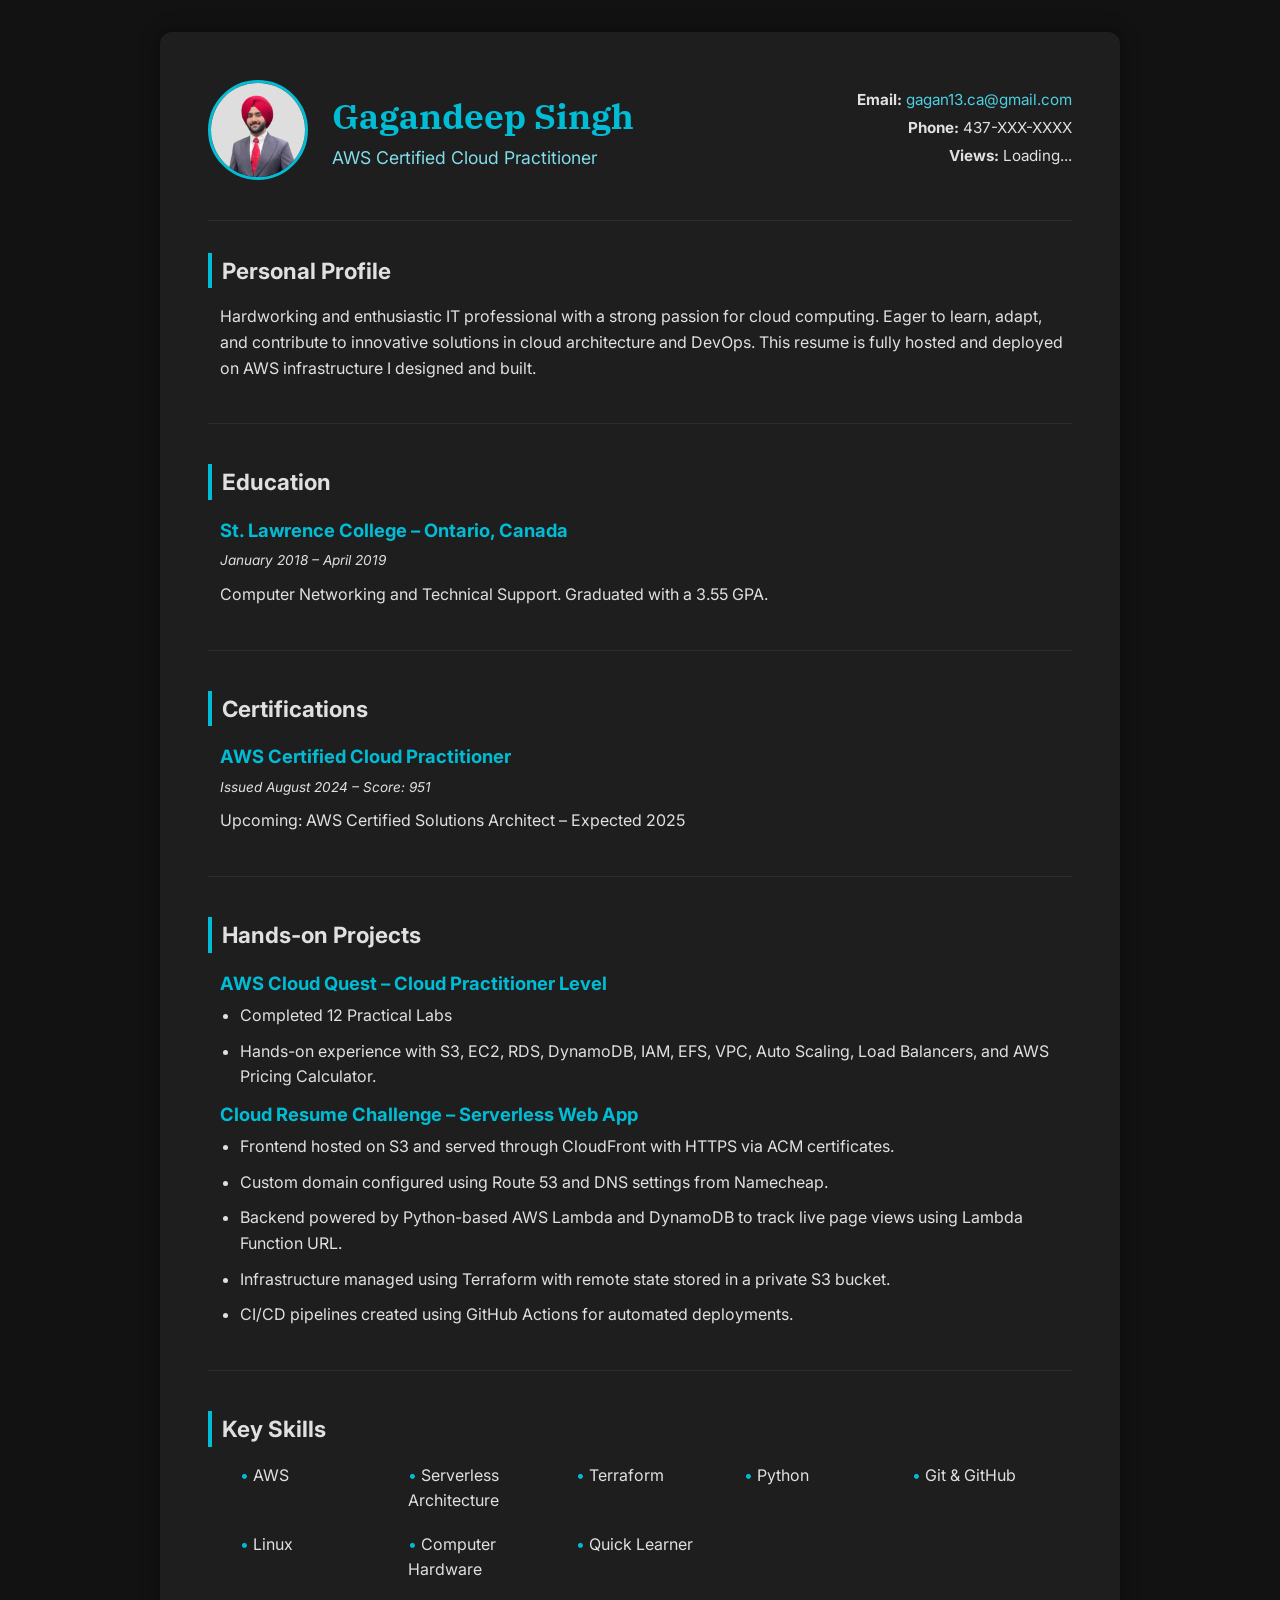
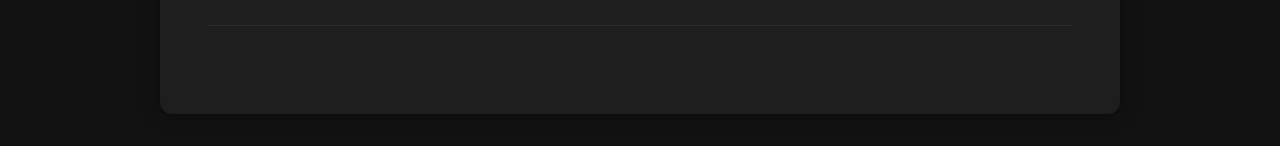
==== frontend/index.html @ 8c91753f "Initial clean commit" ====
<!DOCTYPE html>
<html lang="en">
<head>
  <meta charset="UTF-8" />
  <meta name="viewport" content="width=device-width, initial-scale=1.0" />
  <meta name="description" content="Resume website of Gagandeep Singh – AWS Certified Cloud Practitioner." />
  <title>Gagandeep Singh – Cloud Resume</title>

  <link href="https://fonts.googleapis.com/css2?family=Inter:wght@400;600;700&family=IBM+Plex+Serif:wght@400;700&display=swap" rel="stylesheet">
  <link rel="stylesheet" href="dark-style.css" />
</head>
<body>
  <div id="cv">
    <div class="mainDetails">
      <div id="headshot">
        <img src="headshot.jpg" alt="Gagandeep Singh" />
      </div>
      <div class="nameContactWrap">
        <div class="topText">
          <h1>Gagandeep Singh</h1>
          <h4>AWS Certified Cloud Practitioner</h4>
        </div>
        <div id="contactDetails">
          <ul>
            <li><strong>Email:</strong> <a href="mailto:gagan13.ca@gmail.com">gagan13.ca@gmail.com</a></li>
            <li><strong>Phone:</strong> 437-XXX-XXXX</li>
            <li><strong>Views:</strong> <span class="count-number">Loading...</span></li>
          </ul>
        </div>
      </div>
    </div>

    <section>
      <div class="sectionTitle"><h2>Personal Profile</h2></div>
      <div class="sectionContent">
        <p>Hardworking and enthusiastic IT professional with a strong passion for cloud computing. Eager to learn, adapt, and contribute to innovative solutions in cloud architecture and DevOps. This resume is fully hosted and deployed on AWS infrastructure I designed and built.</p>
      </div>
    </section>

    <section>
      <div class="sectionTitle"><h2>Education</h2></div>
      <div class="sectionContent">
        <h3>St. Lawrence College – Ontario, Canada</h3>
        <p class="subDetails">January 2018 – April 2019</p>
        <p>Computer Networking and Technical Support. Graduated with a 3.55 GPA.</p>
      </div>
    </section>

    <section>
      <div class="sectionTitle"><h2>Certifications</h2></div>
      <div class="sectionContent">
        <h3>AWS Certified Cloud Practitioner</h3>
        <p class="subDetails">Issued August 2024 – Score: 951</p>
        <p>Upcoming: AWS Certified Solutions Architect – Expected 2025</p>
      </div>
    </section>

    <section>
      <div class="sectionTitle"><h2>Hands-on Projects</h2></div>
      <div class="sectionContent">
        <h3>AWS Cloud Quest – Cloud Practitioner Level</h3>
      <ul>
        <li>Completed 12 Practical Labs</li>
        <li>Hands-on experience with S3, EC2, RDS, DynamoDB, IAM, EFS, VPC, Auto Scaling, Load Balancers, and AWS Pricing Calculator.</li>
      </ul>
        <h3>Cloud Resume Challenge – Serverless Web App</h3>
        <ul>
          <li>Frontend hosted on S3 and served through CloudFront with HTTPS via ACM certificates.</li>
          <li>Custom domain configured using Route 53 and DNS settings from Namecheap.</li>
          <li>Backend powered by Python-based AWS Lambda and DynamoDB to track live page views using Lambda Function URL.</li>
          <li>Infrastructure managed using Terraform with remote state stored in a private S3 bucket.</li>
          <li>CI/CD pipelines created using GitHub Actions for automated deployments.</li>
        </ul>
      </div>
    </section>

    <section>
      <div class="sectionTitle"><h2>Key Skills</h2></div>
      <div class="sectionContent">
        <ul class="keySkills">
          <li>AWS</li>
          <li>Serverless Architecture</li>
          <li>Terraform</li>
          <li>Python</li>
          <li>Git & GitHub</li>
          <li>Linux</li>
          <li>Computer Hardware</li>
          <li>Quick Learner</li>
        </ul>
      </div>
    </section>
  </div>
<script src="./index.js"></script>  
</body>
</html>
---- frontend/dark-style.css ----
:root {
  --bg-color: #121212;
  --card-bg: #1e1e1e;
  --text-color: #e0e0e0;
  --primary: #00bcd4;
  --accent: #80deea;
  --link-color: #4dd0e1;
  --border-color: #2c2c2c;
}

* {
  margin: 0;
  padding: 0;
  box-sizing: border-box;
}

body {
  font-family: 'Inter', sans-serif;
  background-color: var(--bg-color);
  color: var(--text-color);
  line-height: 1.6;
  padding: 2rem;
}

#cv {
  max-width: 960px;
  margin: auto;
  background: var(--card-bg);
  border-radius: 12px;
  padding: 3rem;
  box-shadow: 0 0 20px rgba(0,0,0,0.4);
}

.mainDetails {
  display: flex;
  justify-content: flex-start;
  align-items: center;
  gap: 1.5rem;
  padding-bottom: 2rem;
  margin-bottom: 2rem;
  border-bottom: 1px solid var(--border-color);
}

#headshot img {
  width: 100px;
  height: 100px;
  border-radius: 50%;
  object-fit: cover;
  border: 3px solid var(--primary);
}

.nameContactWrap {
  display: flex;
  justify-content: space-between;
  align-items: flex-start;
  flex-wrap: wrap;
  width: 100%;
}

.topText h1 {
  font-family: 'IBM Plex Serif', serif;
  font-size: 2.2rem;
  color: var(--primary);
}

.topText h4 {
  font-size: 1.1rem;
  color: var(--accent);
  font-weight: 400;
  margin-bottom: 0.5rem;
}

#contactDetails {
  text-align: right;
  font-size: 0.95rem;
}

#contactDetails ul {
  list-style: none;
}

#contactDetails li {
  margin-bottom: 4px;
}

#contactDetails a {
  color: var(--link-color);
  text-decoration: none;
}

section {
  margin-bottom: 2.5rem;
  padding-bottom: 2rem;
  border-bottom: 1px solid var(--border-color);
}

.sectionTitle h2 {
  font-size: 1.4rem;
  border-left: 4px solid var(--primary);
  padding-left: 10px;
  margin-bottom: 1rem;
}

.sectionContent h3 {
  font-size: 1.15rem;
  color: var(--primary);
  margin-bottom: 0.3rem;
}

.subDetails {
  font-size: 0.85rem;
  font-style: italic;
  color: #aaaaaa;
  margin-bottom: 0.8rem;
}

.sectionContent {
  padding-left: 12px;
}

.sectionContent p,
.sectionContent li {
  color: var(--text-color);
  margin-bottom: 10px;
  line-height: 1.6;
}

.sectionContent ul {
  padding-left: 20px;
}

.keySkills {
  display: grid;
  grid-template-columns: repeat(auto-fit, minmax(140px, 1fr));
  list-style: none;
  gap: 0.5rem;
  padding-left: 0;
}

.keySkills li::before {
  content: "• ";
  color: var(--primary);
}

@media screen and (max-width: 768px) {
  .mainDetails {
    flex-direction: column;
    align-items: flex-start;
  }

  .nameContactWrap {
    flex-direction: column;
    align-items: flex-start;
  }

  #contactDetails {
    text-align: left;
    margin-top: 10px;
  }

  #cv {
    padding: 1.5rem;
  }
}
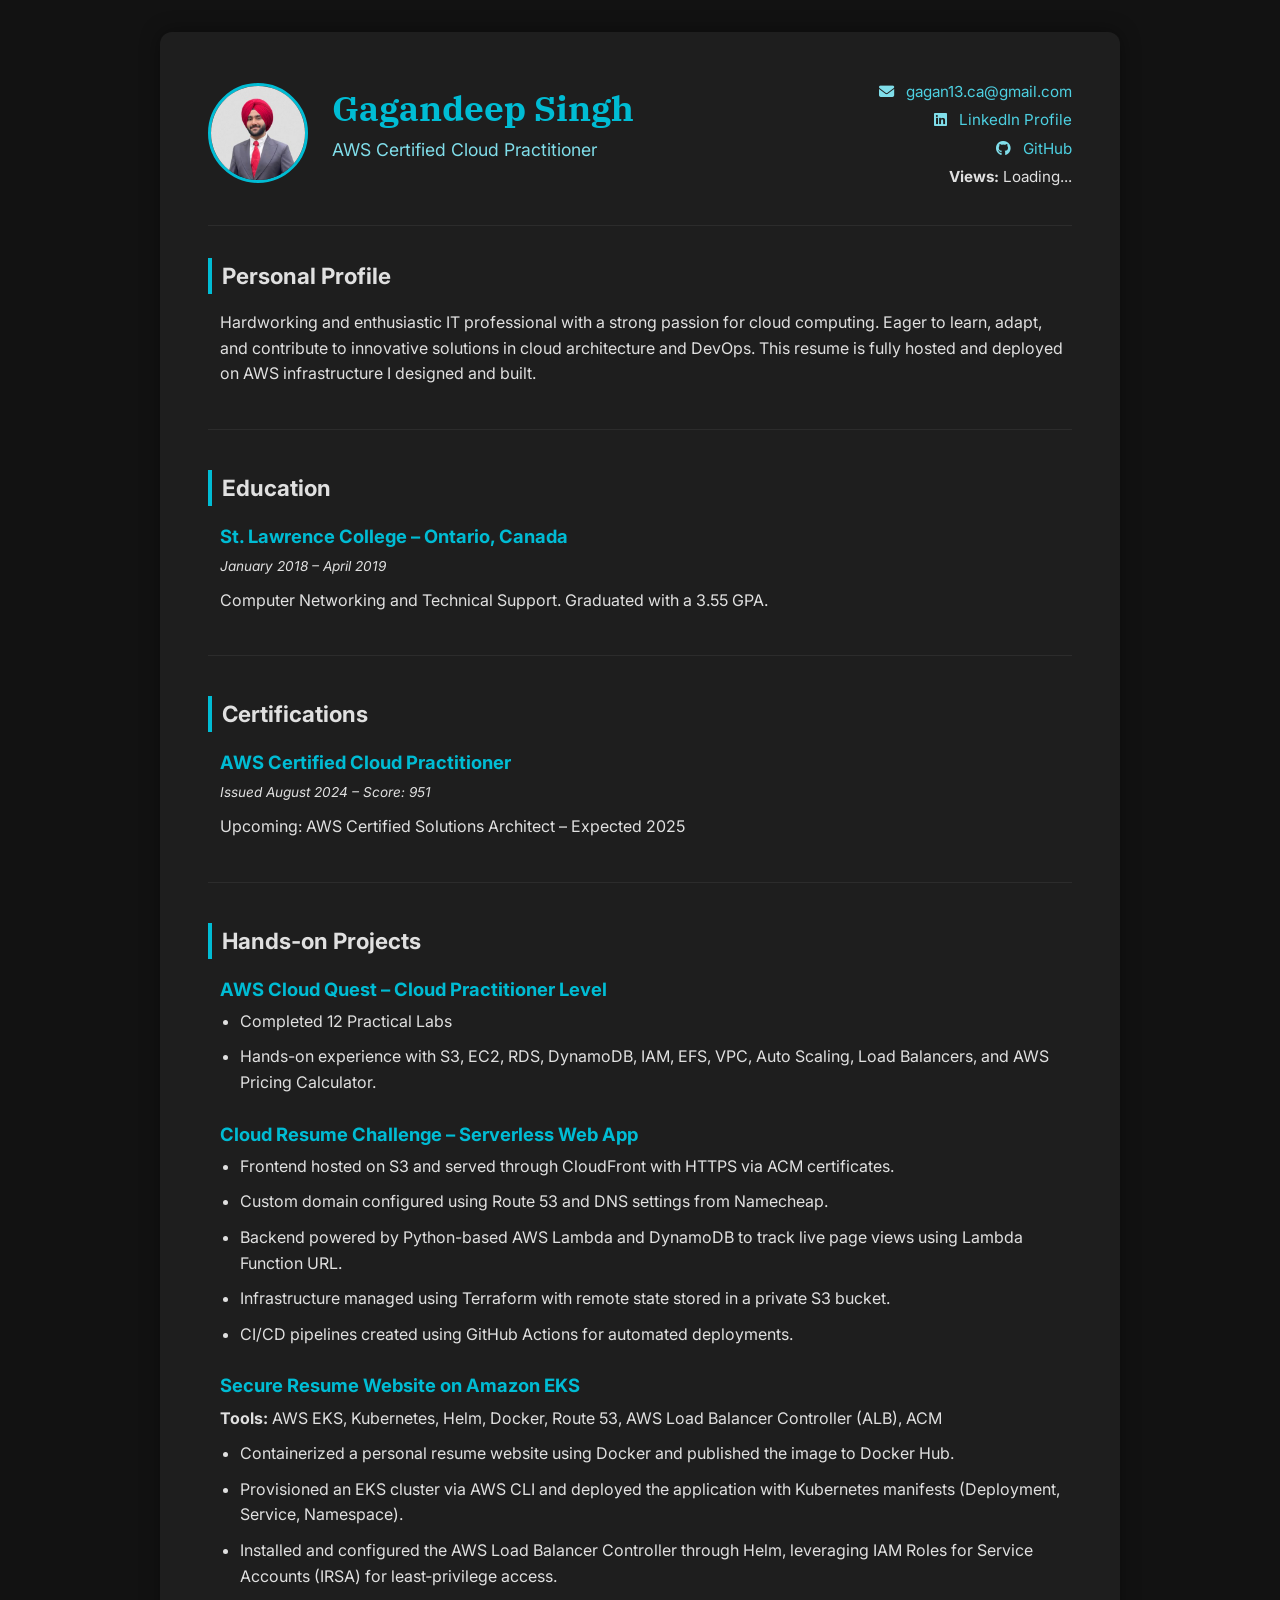
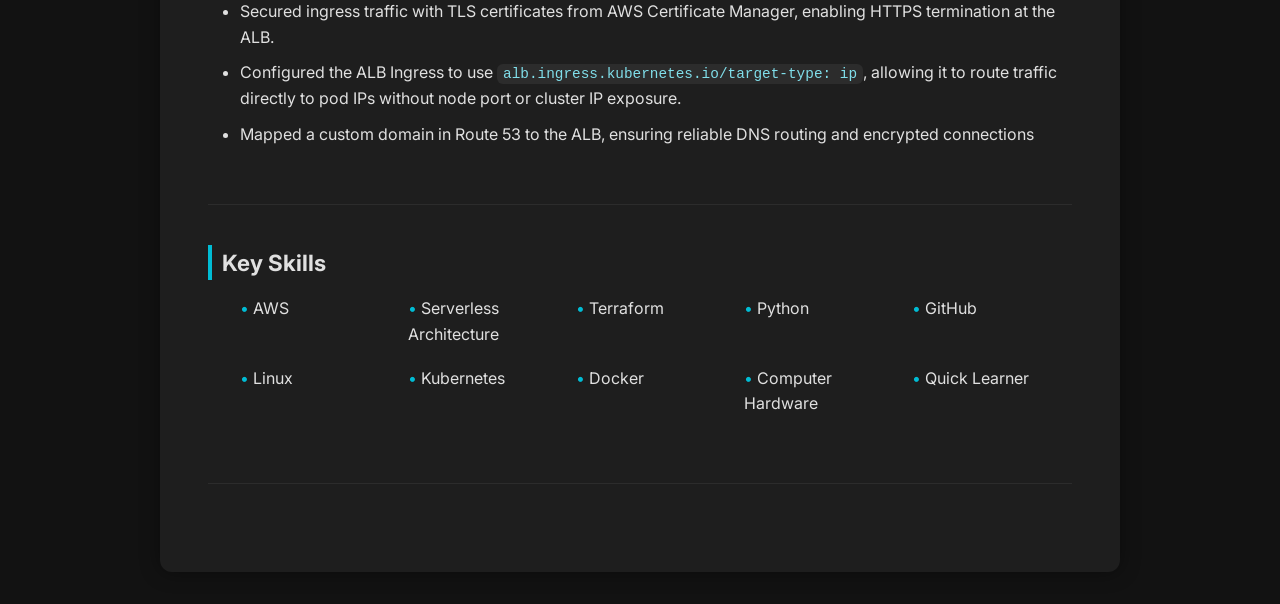
==== commit 6fc06e67: "Adding New Project" ====
--- a/frontend/index.html
+++ b/frontend/index.html
@@ -8,6 +8,7 @@
 
   <link href="https://fonts.googleapis.com/css2?family=Inter:wght@400;600;700&family=IBM+Plex+Serif:wght@400;700&display=swap" rel="stylesheet">
   <link rel="stylesheet" href="dark-style.css" />
+  <link rel="stylesheet" href="https://cdnjs.cloudflare.com/ajax/libs/font-awesome/6.5.0/css/all.min.css">
 </head>
 <body>
   <div id="cv">
@@ -22,8 +23,9 @@
         </div>
         <div id="contactDetails">
           <ul>
-            <li><strong>Email:</strong> <a href="mailto:gagan13.ca@gmail.com">gagan13.ca@gmail.com</a></li>
-            <li><strong>Phone:</strong> 437-XXX-XXXX</li>
+            <li><i class="fas fa-envelope"></i> <a href="mailto:gagan13.ca@gmail.com">gagan13.ca@gmail.com</a></li>
+            <li><i class="fab fa-linkedin"></i> <a href="https://www.linkedin.com/in/profile-gagandeepsingh/" target="_blank">LinkedIn Profile</a></li>
+            <li><i class="fab fa-github"></i> <a href="https://github.com/Gagandeepsingh9" target="_blank">GitHub</a></li>
             <li><strong>Views:</strong> <span class="count-number">Loading...</span></li>
           </ul>
         </div>
@@ -63,6 +65,7 @@
         <li>Completed 12 Practical Labs</li>
         <li>Hands-on experience with S3, EC2, RDS, DynamoDB, IAM, EFS, VPC, Auto Scaling, Load Balancers, and AWS Pricing Calculator.</li>
       </ul>
+      
         <h3>Cloud Resume Challenge – Serverless Web App</h3>
         <ul>
           <li>Frontend hosted on S3 and served through CloudFront with HTTPS via ACM certificates.</li>
@@ -70,6 +73,17 @@
           <li>Backend powered by Python-based AWS Lambda and DynamoDB to track live page views using Lambda Function URL.</li>
           <li>Infrastructure managed using Terraform with remote state stored in a private S3 bucket.</li>
           <li>CI/CD pipelines created using GitHub Actions for automated deployments.</li>
+        </ul>
+
+        <h3>Secure Resume Website on Amazon EKS</h3>
+          <p><strong>Tools:</strong> AWS EKS, Kubernetes, Helm, Docker, Route 53, AWS Load Balancer Controller (ALB), ACM</p>
+        <ul>
+          <li>Containerized a personal resume website using Docker and published the image to Docker Hub.</li>
+          <li>Provisioned an EKS cluster via AWS CLI and deployed the application with Kubernetes manifests (Deployment, Service, Namespace).</li>
+          <li>Installed and configured the AWS Load Balancer Controller through Helm, leveraging IAM Roles for Service Accounts (IRSA) for least‑privilege access.</li>
+          <li>Secured ingress traffic with TLS certificates from AWS Certificate Manager, enabling HTTPS termination at the ALB.</li>
+          <li>Configured the ALB Ingress to use <code>alb.ingress.kubernetes.io/target-type: ip</code>, allowing it to route traffic directly to pod IPs without node port or cluster IP exposure.</li>
+          <li>Mapped a custom domain in Route 53 to the ALB, ensuring reliable DNS routing and encrypted connections</li>
         </ul>
       </div>
     </section>
@@ -82,8 +96,10 @@
           <li>Serverless Architecture</li>
           <li>Terraform</li>
           <li>Python</li>
-          <li>Git & GitHub</li>
+          <li>GitHub</li>
           <li>Linux</li>
+          <li>Kubernetes</li>
+          <li>Docker</li>
           <li>Computer Hardware</li>
           <li>Quick Learner</li>
         </ul>
--- a/frontend/dark-style.css
+++ b/frontend/dark-style.css
@@ -127,6 +127,7 @@
 
 .sectionContent ul {
   padding-left: 20px;
+  margin-bottom: 1.5em;
 }
 
 .keySkills {
@@ -162,3 +163,17 @@
     padding: 1.5rem;
   }
 }
+
+#contactDetails li i{
+  margin-right: 8px;
+  color: var(--accent);
+}
+
+code {
+  background-color: #2c2c2c;
+  color: #80deea;
+  padding: 2px 6px;
+  font-size: 0.9rem;
+  font-family: 'Courier New', Courier, monospace;
+  border-radius: 6px;
+}
